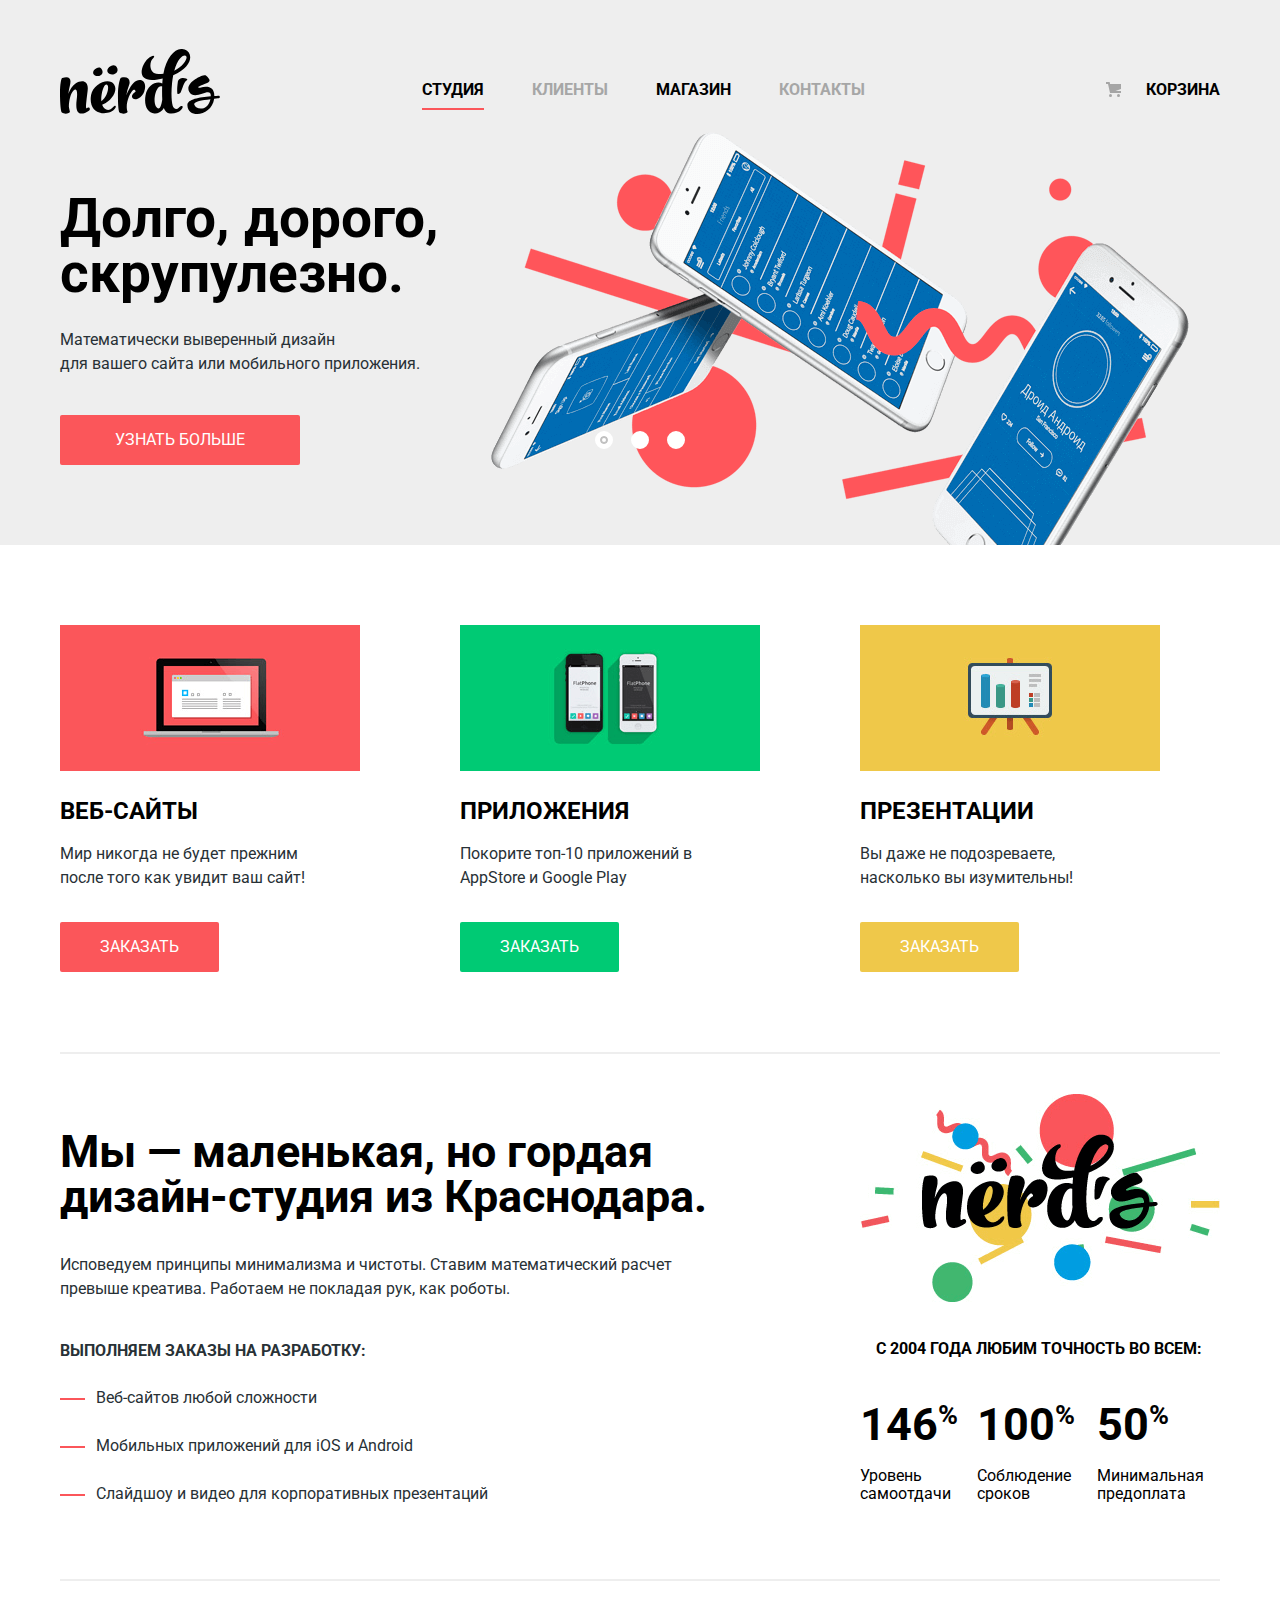
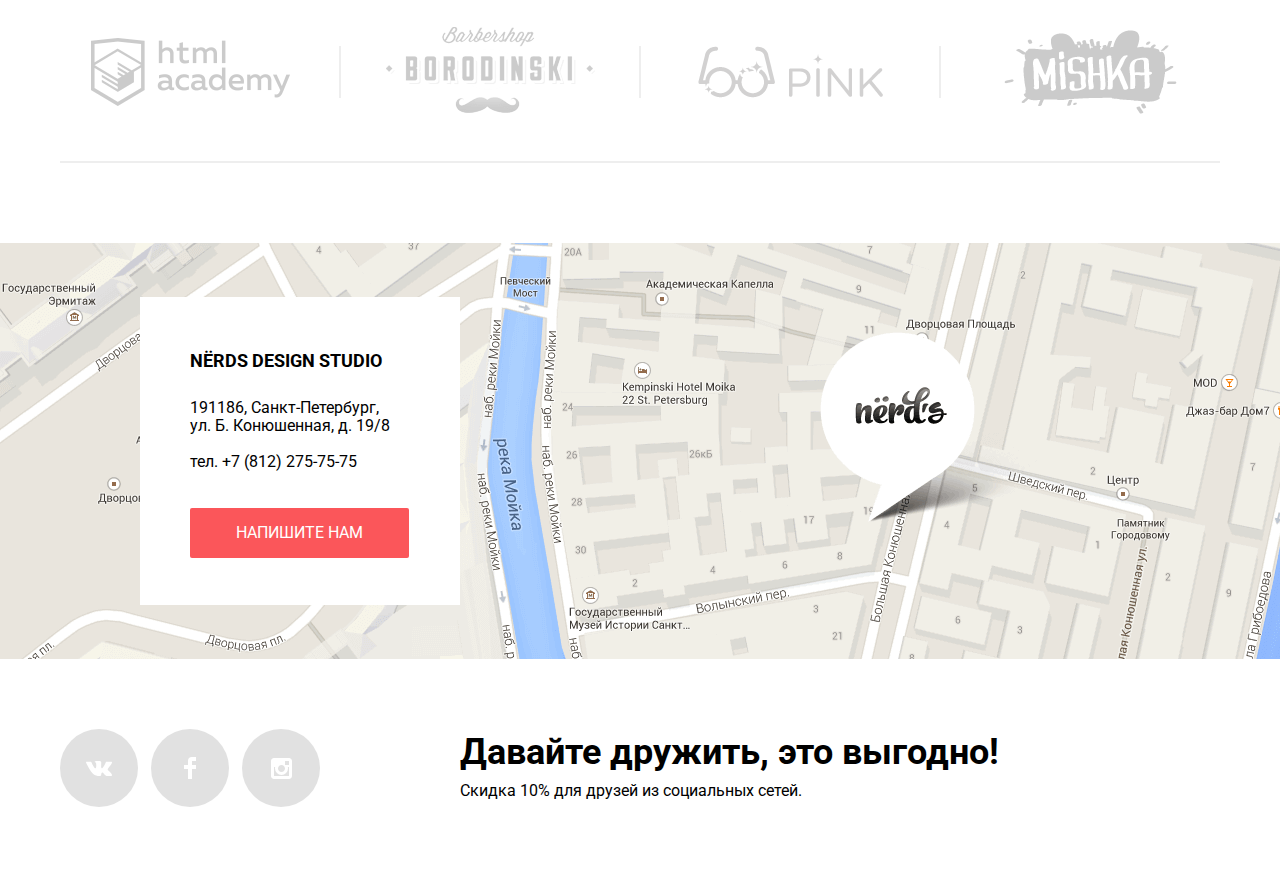
==== index.html @ 998a1010 "заканчивает главную кроме модалки" ====
<!DOCTYPE html>
<html lang="ru">

<head>
    <meta charset="utf-8" />
    <title>Nerds</title>
    <link href="https://fonts.googleapis.com/css?family=Roboto:400,700&amp;subset=cyrillic" rel="stylesheet">
    <link rel="stylesheet" type="text/css" media="screen" href="css/normalize.css" />
    <link rel="stylesheet" type="text/css" media="screen" href="css/style.css" />
</head>

<body>
    <header class="main-header">
        <div class="container">
            <!-- Меню навигации по сайту -->
            <nav class="main-navigation">
                <a class="main-header-logo">
                    <img src="img/logo-nerds.svg" width="160" height="65" alt="Логотип Nerds">
                </a>

                <ul class="site-navigation">
                    <li class="site-navigation-current"><a href="#">Студия</a></li>
                    <li><a>Клиенты</a></li>
                    <li><a href="catalog.html">Магазин</a></li>
                    <li><a>Контакты</a></li>
                </ul>

                <ul class="user-navigation">
                    <li><a class="cart" href="">Корзина</a></li>
                </ul>
            </nav>

            <!-- Слайдер -->
            <section class="slider">
                <h2 class="visually-hidden">Слайдер</h2>
                <ul class="slider-list">
                    <li class="slider-item">
                        <div class="slider-item-content">
                            <b>Долго, дорого, скрупулезно.</b>
                            <p>Математически выверенный дизайн<br> для вашего сайта или мобильного приложения.</p>
                            <a class="button" href="#">Узнать больше</a>
                        </div>
                    </li>
                    <li class="slider-item visually-hidden">
                        <div class="slider-item-content">
                            <b>Любим математику как никто другой</b>
                            <p>Никакого креатива, только математические формулы для расчета идеальных пропорций.</p>
                            <a class="button" href="#">Узнать больше</a>
                        </div>
                    </li>
                    <li class="slider-item visually-hidden">
                        <div class="slider-item-content">
                            <b>Только ночь,<br> только хардкор</b>
                            <p>Работать днем, как все? Мы против этого.<br> Ближе к полуночи работа только начинается.</p>
                            <a class="button" href="#">Узнать больше</a>
                        </div>
                    </li>
                </ul>

                <div class="toggles">
                    <button class="toggles-item toggles-item-active" type="button"><span class="visually-hidden">Слайд 1</span></button>
                    <button class="toggles-item" type="button"><span class="visually-hidden">Слайд 2</span></button>
                    <button class="toggles-item" type="button"><span class="visually-hidden">Слайд 3</span></button>
                </div>
            </section>
            <!-- Конец слайдера -->
        </div>
    </header>

    <main class="container">
        <h1 class="visually-hidden">Дизайн-студия Nerds</h1>

        <!-- Раздел с услугами -->
        <section class="services">
            <h2 class="visually-hidden">Наши услуги</h2>
            <ul class="services-list">
                <li class="services-item">
                    <h3>Веб-сайты</h3>
                    <p>Мир никогда не будет прежним после того как увидит ваш сайт!</p>
                    <a class="button" href="#">Заказать</a>
                </li>
                <li class="services-item">
                    <h3>Приложения</h3>
                    <p>Покорите топ-10 приложений в AppStore и Google Play</p>
                    <a class="button" href="#">Заказать</a>
                </li>
                <li class="services-item">
                    <h3>Презентации</h3>
                    <p>Вы даже не подозреваете, насколько вы изумительны!</p>
                    <a class="button" href="#">Заказать</a>
                </li>
            </ul>
        </section>

        <!-- О нас -->
        <div class="index-columns">
            <section class="info">
                <h2 class="visually-hidden">Информация о нас</h2>
                <b>Мы — маленькая, но гордая дизайн-студия из Краснодара. </b>
                <p>Исповедуем принципы минимализма и чистоты. Ставим математический расчет превыше креатива. Работаем не покладая рук, как роботы.</p>
                <!-- div объединяет абзац и список. Нужен ли? Надо подумать -->
                <div class="info-services">
                    <p>Выполняем заказы на разработку:</p>
                    <ul class="info-services-list">
                        <li class="info-services-item">Веб-сайтов любой сложности</li>
                        <li class="info-services-item">Мобильных приложений для iOS и Android</li>
                        <li class="info-services-item">Слайдшоу и видео для корпоративных презентаций</li>
                    </ul>
                </div>
            </section>

            <!-- Таблица с преимуществами -->
            <!-- Имена классов не очень. Подумать, может стоит поменять?-->
            <section class="features">
                <h2 class="visually-hidden">Преимущества</h2>
                <table class="features-table">
                    <caption class="features-table-headline">С 2004 года Любим точность во всем:</caption>
                    <tr class="features-table-row">
                        <td class="features-table-data">
                            146<span class="features-table-percent">%</span>
                        </td>
                        <td class="features-table-data">
                            100<span class="features-table-percent">%</span>
                        </td>
                        <td class="features-table-data">
                            50<span class="features-table-percent">%</span>
                        </td>
                    </tr>
                    <tr class="features-table-row">
                        <th class="features-table-header">Уровень самоотдачи</th>
                        <th class="features-table-header">Соблюдение сроков</th>
                        <th class="features-table-header">Минимальная предоплата</th>
                    </tr>
                </table>
            </section>
        </div>

        <!-- Партнеры -->
        <section class="partners">
            <h2 class="visually-hidden">Наши партнеры</h2>
            <ul class="partners-list">
                <li class="partners-item">
                    <a href="https://htmlacademy.ru/intensive/htmlcss"><img src="img/img-partners-1.png" width="199" height="68" alt="Htmlacademy"></a>
                </li>
                <li class="partners-item">
                    <a href="#"><img src="img/img-partners-2.png" width="209" height="90" alt="Барбершоп Бородинский"></a>
                </li>
                <li class="partners-item">
                    <a href="#"><img src="img/img-partners-3.png" width="185" height="52" alt="Приложение Pink"></a>
                </li>
                <li class="partners-item">
                    <a href="#"><img src="img/img-partners-4.png" width="173" height="84" alt="Мишка"></a>
                </li>
            </ul>
        </section>

    </main>

    <footer class="main-footer">

        <!-- Контакты и карта -->
        <section class="contacts">
            <h2 class="visually-hidden">Контакты</h2>
            <div class="contacts-wrapper">
                <img src="img/map.png" width="1440" height="416" alt="Санкт-Петербург, ул. Б. Конюшенная, д. 19/8">
                <div class="contacts-content">
                    <b>Nёrds design studio</b>
                    <p>191186, Санкт-Петербург,<br> ул. Б. Конюшенная, д. 19/8</p>
                    <p>тел. +7 (812) 275-75-75</p>
                    <a class="button" href="#">Напишите нам</a>
                </div>
            </div>
        </section>

        <section class="footer">
            <h2 class="visually-hidden">Социальные сети</h2>
            <ul class="footer-social">
                <li>
                    <a class="social-button social-button--vk" href="#"><span class="visually-hidden">Вконтакте</span></a>
                </li>
                <li>
                    <a class="social-button social-button--fb" href="#"><span class="visually-hidden">Фейсбук</span></a>
                </li>
                <li>
                    <a class="social-button social-button--insta" href="#"><span class="visually-hidden">Инстаграмм</span></a>
                </li>
            </ul>
            <div class="footer-wrapper">
                <b>Давайте дружить, это выгодно!</b>
                <p>Скидка 10% для друзей из социальных сетей.</p>
            </div>
        </section>

    </footer>

    <!-- Скрытые окна -->
    <section class="modal modal-feedback visually-hidden">
        <h2>Напишите нам</h2>
        <button class="modal-close" type="button">x</button>
        <!-- Форма -->
        <form class="feedback-form" action="#" method="POST">
            <p>
                <label for="username">Ваше имя:</label>
                <input type="text" id="username" name="name" placeholder="Имя Фамилия">
            </p>
            <p>
                <label for="useremail">Ваш e-mail:</label>
                <input type="email" id="useremail" name="email" placeholder="email@example.com">
            </p>
            <p>
                <label for="usermessage">Текст письма:</label>
                <textarea name="message" id="usermessage" cols="30" rows="4" placeholder="В свободной форме"></textarea>
            </p>
            <button class="button" type="submit">Отправить</button>
        </form>
    </section>

</body>

</html>
---- css/style.css ----
body {
    margin: 0;
    padding: 0;
    font-family: Roboto, Arial, sans-serif;
    font-size: 16px;
    line-height: 24px;
    color: #000000;
    background-color: #ffffff;
}

a {
    text-decoration: none;
}

img {
    max-width: 100%;
    height: auto;
}

.visually-hidden:not(:focus):not(:active),
input[type="checkbox"].visually-hidden,
input[type="radio"].visually-hidden {
    position: absolute;
    width: 1px;
    height: 1px;
    margin: -1px;
    border: 0;
    padding: 0;
    white-space: nowrap;
    clip-path: inset(100%);
    clip: rect(0 0 0 0);
    overflow: hidden;
}


/*тут еще надо крепко подумать, т.к. конопок-нессылок у меня нет*/

.button {
    font: inherit;
    text-align: center;
    vertical-align: middle;
    font-size: 16px;
    line-height: 30px;
    text-transform: uppercase;
    color: #ffffff;
}

.site-navigation,
.user-navigation,
.slider-list,
.services-list,
.info-info-services-list,
.partners-list {
    list-style: none;
}


/* хедер */

.main-header {
    background-color: #eeeeee;
}

.main-navigation {
    display: flex;
    padding-top: 49px;
    justify-content: space-between;
    line-height: 30px;
    text-transform: uppercase;
    font-weight: bold;
}

.main-header-logo {
    width: 160px;
    height: 65px;
}

.main-header-logo:hover,
.main-header-logo:focus {
    opacity: 0.8;
}

.main-header-logo:active {
    opacity: 0.3;
}

.site-navigation,
.user-navigation {
    margin: 0;
    padding: 0;
}

.site-navigation {
    display: flex;
    flex-wrap: wrap;
    justify-content: center;
    width: 600px;
}

.user-navigation {
    display: flex;
    flex-wrap: wrap;
    max-width: 200px;
}

.site-navigation li {
    margin-left: 24px;
    margin-right: 24px;
    padding: 26px 0;
}

.site-navigation a {
    color: #000000;
}

.site-navigation a:not([href]) {
    color: #a6a6a6;
}

.site-navigation-current {
    position: relative;
}

.site-navigation-current::after {
    content: "";
    position: absolute;
    height: 2px;
    width: 100%;
    bottom: 21px;
    left: 0;
    background-color: #fb565a;
}

.user-navigation .cart {
    display: block;
    padding: 26px 0;
    color: #000000;
    padding-left: 80px;
    position: relative;
}

.user-navigation .cart::before {
    content: "";
    width: 15px;
    height: 15px;
    position: absolute;
    background-image: url(../img/icon-cart.svg);
    top: 33px;
    left: 40px;
    opacity: 0.3;
}

.site-navigation a[href]:hover,
.site-navigation a[href]:focus,
.user-navigation a[href]:hover,
.user-navigation a[href]:focus {
    color: #fb565a;
}

.site-navigation a:active,
.user-navigation a:active {
    color: #000000;
    opacity: 0.3;
}

.container {
    width: 1160px;
    margin: 0 auto;
    padding: 0 20px;
}


/* стилизация слайдера */

.slider {
    position: relative;
    background-color: #eeeeee;
    margin-bottom: 80px;
}

.slider-list {
    display: flex;
    position: relative;
    margin: 0;
    padding: 0;
}

.slider-item b {
    display: block;
    font-size: 55px;
    line-height: 55px;
    margin-bottom: 27px;
}

.slider-item p {
    color: #283136;
    margin: 0;
    margin-bottom: 39px;
    margin-right: 180px;
}

.slider-item a {
    display: inline-block;
    background-color: #fb565a;
    padding: 10px 55px;
    border-radius: 2px;
}

.slider-item-content a:hover {
    background-color: #e74246;
}

.slider-item-content a:active {
    background-color: #d7373b;
    box-shadow: inset 0 3px 0 0 rgba(0, 0, 0, 0.1);
}

.slider-item-content {
    width: 560px;
    margin-bottom: 80px;
    padding-top: 60px;
}

.toggles {
    position: absolute;
    bottom: 94px;
    right: 50%;
    margin-right: -45px;
}

.toggles-item {
    padding: 0;
    margin: 0;
    margin-right: 14px;
    width: 18px;
    height: 18px;
    border-radius: 50%;
    border: 5px solid #ffffff;
    background-color: #ffffff;
    cursor: pointer;
}

.toggles-item:last-child {
    margin-right: 0;
}

.toggles-item-active {
    box-shadow: inset 0 0 0 2px #c1c1c1;
}

.slider-item:nth-child(1)::after {
    content: "";
    position: absolute;
    bottom: 0;
    right: 31px;
    background-image: url(../img/img-slider-1.png);
    width: 698px;
    height: 413px;
}

.slider-item:nth-child(2)::after {
    content: "";
    position: absolute;
    bottom: 0;
    right: 0;
    background-image: url(../img/img-slider-2.png);
    width: 663px;
    height: 430px;
}

.slider-item:nth-child(3)::after {
    content: "";
    position: absolute;
    bottom: 0;
    right: 0;
    background-image: url(../img/img-slider-3.png);
    width: 759px;
    height: 411px;
}


/* стилизация раздела услуг */

.services {
    margin-bottom: 40px;
    border-bottom: 2px solid #eeeeee;
}

.services-list {
    width: 1100px;
    padding: 0;
    margin: 0;
    display: flex;
    flex-wrap: wrap;
    justify-content: space-between;
}

.services-list h3 {
    padding: 0;
    margin: 0;
    margin-top: 25px;
    margin-bottom: 16px;
    font-size: 24px;
    line-height: 30px;
    text-transform: uppercase;
}

.services-item {
    width: 300px;
}

.services-item b {
    padding: 0;
    margin: 0;
}

.services-item p {
    padding: 0;
    margin: 0;
    margin-right: 40px;
    margin-bottom: 32px;
    color: #283136;
}

.services-item a {
    display: block;
    width: min-content;
    padding: 10px 40px;
    border-radius: 2px;
    margin-bottom: 80px;
}

.services-item:nth-child(1) a {
    background-color: #fb565a;
}

.services-item:nth-child(1) a:hover {
    background-color: #e74246;
}

.services-item:nth-child(1) a:active {
    background-color: #d7373b;
    box-shadow: inset 0 3px 0 0 rgba(0, 0, 0, 0.1);
}

.services-item:nth-child(2) a {
    background-color: #00ca74;
}

.services-item:nth-child(2) a:hover {
    background-color: #00bc6c;
}

.services-item:nth-child(2) a:active {
    background-color: #00aa62;
    box-shadow: inset 0 3px 0 0 rgba(0, 0, 0, 0.1);
}

.services-item:nth-child(3) a {
    background-color: #efc84a;
}

.services-item:nth-child(3) a:hover {
    background-color: #eab534;
}

.services-item:nth-child(3) a:active {
    background-color: #e5a722;
    box-shadow: inset 0 3px 0 0 rgba(0, 0, 0, 0.1);
}

.services-item::before {
    content: "";
    display: block;
    width: 300px;
    height: 146px;
}

.services-item:nth-child(1)::before {
    background-image: url(../img/img-services-1.png);
}

.services-item:nth-child(2)::before {
    background-image: url(../img/img-services-2.png);
}

.services-item:nth-child(3)::before {
    background-image: url(../img/img-services-3.png);
}


/* о нас и таблица преимуществ */

.index-columns {
    display: flex;
    border-bottom: 2px solid #eeeeee;
    justify-content: space-between;
}

.info {
    width: 660px;
}

.info b {
    display: block;
    margin-top: 35px;
    margin-bottom: 34px;
    font-size: 45px;
    line-height: 45px;
}

.info p {
    margin: 0;
    padding: 0;
    margin-bottom: 38px;
    color: #283136;
}

.info-services {
    margin-bottom: 73px;
}

.info-services p {
    text-transform: uppercase;
    font-weight: bold;
    margin-bottom: 23px;
}

.info-services-list {
    list-style: none;
    margin: 0;
    padding: 0;
}

.info-services-item {
    position: relative;
    margin-bottom: 24px;
    padding-left: 36px;
    color: #283136;
}

.info-services-item::before {
    content: "";
    position: absolute;
    height: 2px;
    width: 25px;
    top: 50%;
    left: 0;
    background-color: #fb565a;
}


/* таблица преимуществ */

.features {
    width: 360px;
    margin-left: auto;
}

.features::before {
    content: "";
    display: block;
    width: 360px;
    height: 208px;
    background-image: url(../img/logo-mein-nerds.png);
}

.features-table {
    border-collapse: collapse;
    margin-top: 35px;
}

.features-table-headline {
    text-transform: uppercase;
    font-weight: bold;
    margin-bottom: 32px;
    text-align: left;
    padding-left: 16px;
}

.features-table-data {
    font-size: 45px;
    font-weight: bold;
    line-height: 45px;
    text-align: left;
    padding: 0;
}

.features-table-percent {
    font-size: 27px;
    vertical-align: super;
}

.features-table-header {
    line-height: 18px;
    text-align: left;
    font-weight: normal;
    padding: 0;
    padding-top: 20px;
    padding-right: 26px;
    width: 100%;
}


/* партнеры */

.partners {
    border-bottom: 2px solid #eeeeee;
    margin-bottom: 80px;
}

.partners-list {
    display: flex;
    justify-content: space-between;
    flex-wrap: wrap;
    align-items: center;
    padding: 0;
    margin-top: 46px;
    margin-bottom: 44px;
}

.partners-item {
    position: relative;
}

.partners-item:not(:last-child)::after {
    content: "";
    position: absolute;
    width: 2px;
    height: 52px;
    background-color: #eeeeee;
    top: 50%;
    right: -21px;
    transform: translateY(-50%);
}

.partners-item a {
    display: flex;
    width: 260px;
    justify-content: center;
    opacity: 0.2;
}

.partners-item a:hover {
    opacity: 1;
}

.partners-item a:active {
    opacity: 0.1;
}


/* подвал: карта + контакты*/

.contacts {
    min-width: 1440px;
    margin-bottom: 70px;
    height: 416px;
}

.contacts-wrapper {
    position: relative;
    width: 1440px;
    margin: 0 auto;
}

.contacts-content {
    box-sizing: border-box;
    position: absolute;
    top: 54px;
    left: 140px;
    width: 320px;
    background-color: #ffffff;
    padding-left: 50px;
    padding-right: 51px;
    padding-top: 49px;
    padding-bottom: 47px;
}

.contacts-content b {
    display: block;
    text-transform: uppercase;
    font-size: 18px;
    line-height: 30px;
    margin-bottom: 23px;
}

.contacts-content p {
    line-height: 18px;
    margin: 0;
    margin-bottom: 18px;
}

.contacts-content a {
    display: block;
    background-color: #fb565a;
    padding: 10px 44px;
    margin-top: 37px;
    border-radius: 2px;
}

.contacts-content a:hover {
    background-color: #e74246;
}

.contacts-content a:active {
    background-color: #d7373b;
    box-shadow: inset 0 3px 0 0 rgba(0, 0, 0, 0.1);
}


/* подвал*/

.footer {
    box-sizing: border-box;
    display: flex;
    width: 1200px;
    padding: 0 20px;
    margin: 0 auto;
    margin-bottom: 70px;
}

.footer-social {
    list-style: none;
    display: flex;
    flex-wrap: wrap;
    justify-content: space-between;
    width: 260px;
    padding: 0;
    margin: 0;
    margin-right: 140px;
}

.social-button {
    display: block;
    width: 78px;
    height: 78px;
    margin-bottom: 12px;
    border-radius: 50%;
    background-color: #e1e1e1;
}

.social-button:hover {
    background-color: #e74246;
}

.social-button:active {
    background-color: #d7373b;
    box-shadow: inset 0 3px 0 0 rgba(0, 0, 0, 0.1)
}

.social-button--vk {
    background-image: url(../img/icon-vk.svg);
    background-repeat: no-repeat;
    background-position: center;
}

.social-button--fb {
    background-image: url(../img/icon-fb.svg);
    background-repeat: no-repeat;
    background-position: center;
}

.social-button--insta {
    background-image: url(../img/icon-insta.svg);
    background-repeat: no-repeat;
    background-position: center;
}

.footer-wrapper {
    padding-top: 5px;
}

.footer-wrapper b {
    font-size: 36px;
    line-height: 36px;
}

.footer-wrapper p {
    margin: 0;
    margin-top: 9px;
    line-height: 22px;
}
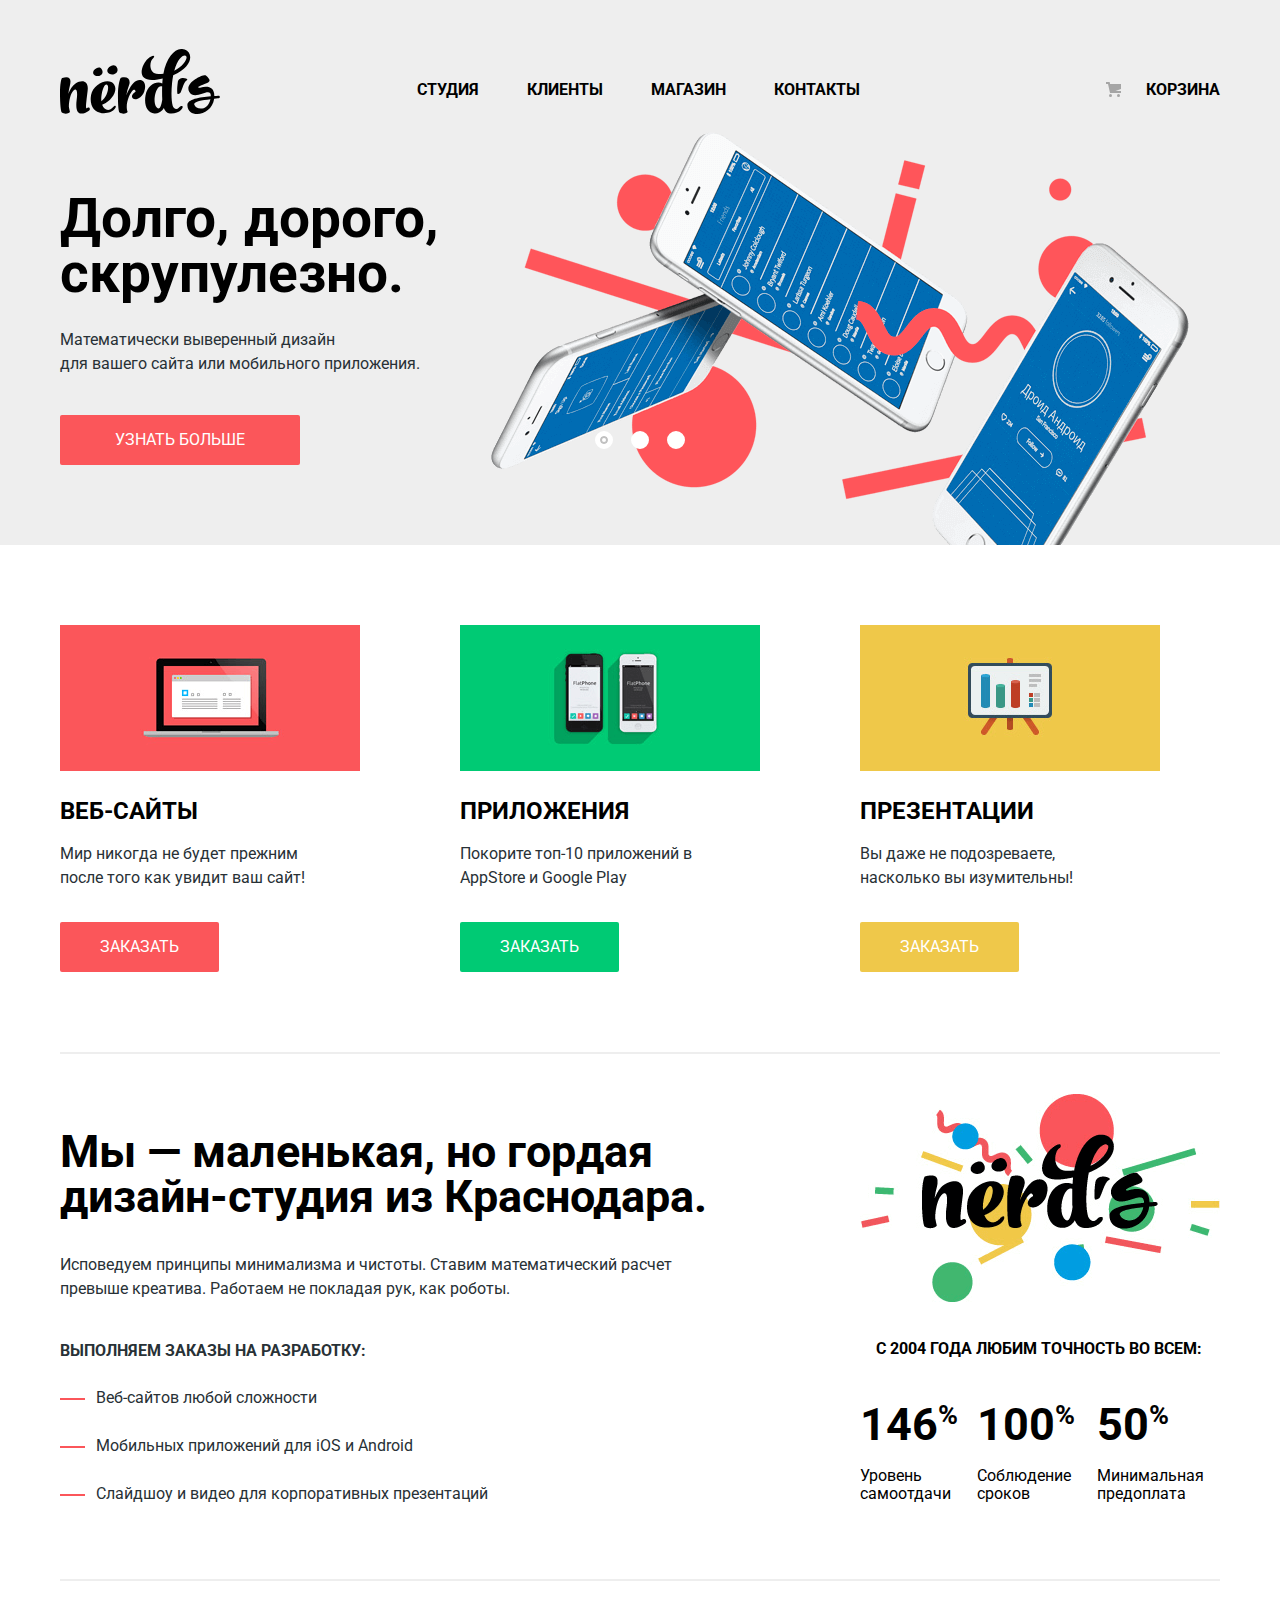
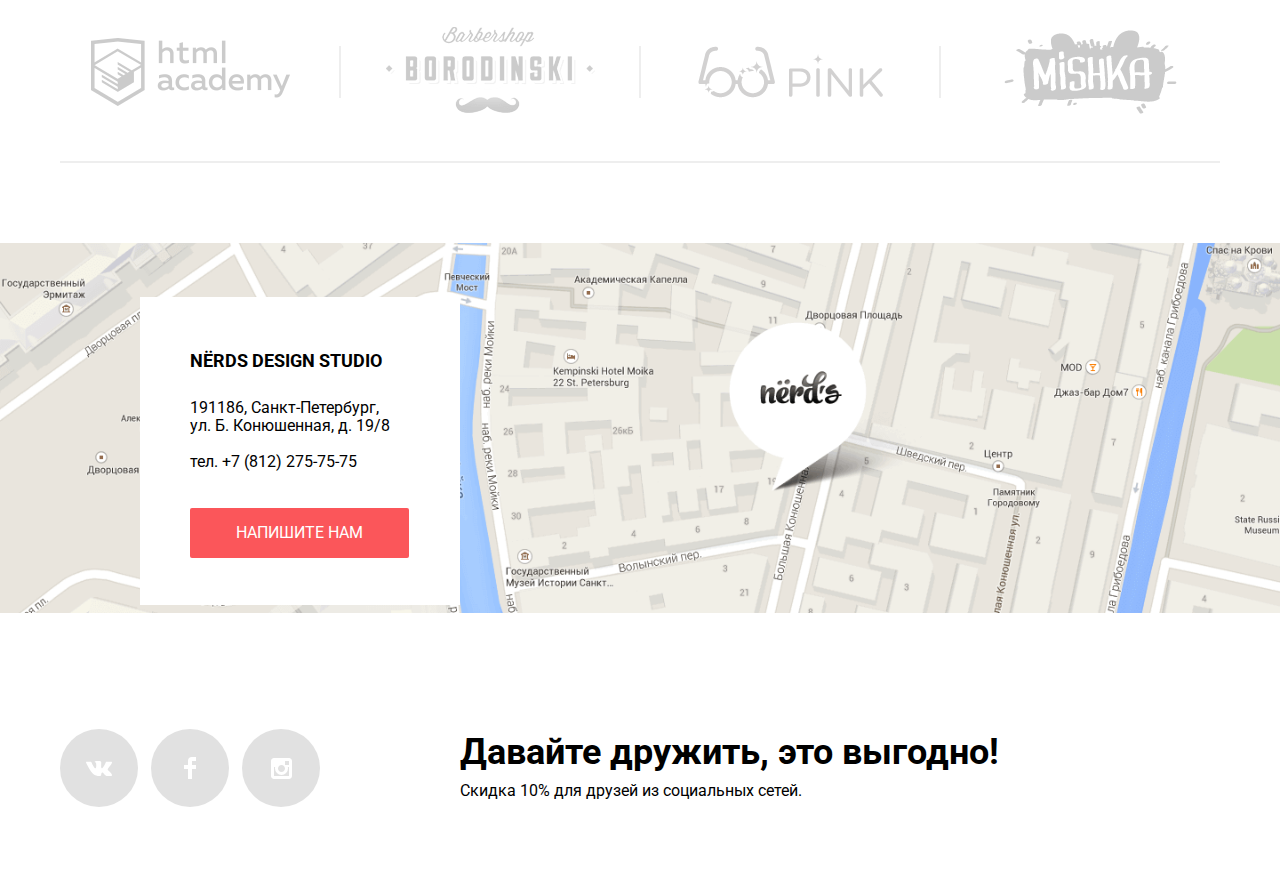
==== commit 3eba8b8f: "правит после первой проверки" ====
--- a/index.html
+++ b/index.html
@@ -6,7 +6,7 @@
     <title>Nerds</title>
     <link href="https://fonts.googleapis.com/css?family=Roboto:400,700&amp;subset=cyrillic" rel="stylesheet">
     <link rel="stylesheet" type="text/css" media="screen" href="css/normalize.css" />
-    <link rel="stylesheet" type="text/css" media="screen" href="css/style.css" />
+    <link rel="stylesheet" type="text/css" media="screen" href="css/style.min.css" />
 </head>
 
 <body>
@@ -19,15 +19,15 @@
                 </a>
 
                 <ul class="site-navigation">
-                    <li class="site-navigation-current"><a href="#">Студия</a></li>
-                    <li><a>Клиенты</a></li>
+                    <li><a href="#">Студия</a></li>
+                    <li><a href="#">Клиенты</a></li>
                     <li><a href="catalog.html">Магазин</a></li>
-                    <li><a>Контакты</a></li>
+                    <li><a href="#">Контакты</a></li>
                 </ul>
 
-                <ul class="user-navigation">
-                    <li><a class="cart" href="">Корзина</a></li>
-                </ul>
+                <div class="user-navigation">
+                    <a class="cart" href="#">Корзина</a>
+                </div>
             </nav>
 
             <!-- Слайдер -->
@@ -41,14 +41,14 @@
                             <a class="button" href="#">Узнать больше</a>
                         </div>
                     </li>
-                    <li class="slider-item visually-hidden">
+                    <li class="slider-item">
                         <div class="slider-item-content">
                             <b>Любим математику как никто другой</b>
                             <p>Никакого креатива, только математические формулы для расчета идеальных пропорций.</p>
                             <a class="button" href="#">Узнать больше</a>
                         </div>
                     </li>
-                    <li class="slider-item visually-hidden">
+                    <li class="slider-item">
                         <div class="slider-item-content">
                             <b>Только ночь,<br> только хардкор</b>
                             <p>Работать днем, как все? Мы против этого.<br> Ближе к полуночи работа только начинается.</p>
@@ -74,17 +74,17 @@
         <section class="services">
             <h2 class="visually-hidden">Наши услуги</h2>
             <ul class="services-list">
-                <li class="services-item">
+                <li class="services-item services-item--red">
                     <h3>Веб-сайты</h3>
                     <p>Мир никогда не будет прежним после того как увидит ваш сайт!</p>
                     <a class="button" href="#">Заказать</a>
                 </li>
-                <li class="services-item">
+                <li class="services-item services-item--green">
                     <h3>Приложения</h3>
                     <p>Покорите топ-10 приложений в AppStore и Google Play</p>
                     <a class="button" href="#">Заказать</a>
                 </li>
-                <li class="services-item">
+                <li class="services-item services-item--yellow">
                     <h3>Презентации</h3>
                     <p>Вы даже не подозреваете, насколько вы изумительны!</p>
                     <a class="button" href="#">Заказать</a>
@@ -98,7 +98,6 @@
                 <h2 class="visually-hidden">Информация о нас</h2>
                 <b>Мы — маленькая, но гордая дизайн-студия из Краснодара. </b>
                 <p>Исповедуем принципы минимализма и чистоты. Ставим математический расчет превыше креатива. Работаем не покладая рук, как роботы.</p>
-                <!-- div объединяет абзац и список. Нужен ли? Надо подумать -->
                 <div class="info-services">
                     <p>Выполняем заказы на разработку:</p>
                     <ul class="info-services-list">
@@ -110,7 +109,6 @@
             </section>
 
             <!-- Таблица с преимуществами -->
-            <!-- Имена классов не очень. Подумать, может стоит поменять?-->
             <section class="features">
                 <h2 class="visually-hidden">Преимущества</h2>
                 <table class="features-table">
@@ -161,13 +159,16 @@
         <!-- Контакты и карта -->
         <section class="contacts">
             <h2 class="visually-hidden">Контакты</h2>
+            <div class="map-iframe" id="map"></div>
+            <!-- <iframe class="map-iframe" src="https://www.google.com/maps/embed?pb=!1m18!1m12!1m3!1d1998.6036253003151!2d30.32085871621117!3d59.9387191690541!2m3!1f0!2f0!3f0!3m2!1i1024!2i768!4f13.1!3m3!1m2!1s0x4696310fca145cc1%3A0x42b32648d8238007!2z0JHQvtC70YzRiNCw0Y8g0JrQvtC90Y7RiNC10L3QvdCw0Y8g0YPQuy4sIDE5LzgsINCh0LDQvdC60YIt0J_QtdGC0LXRgNCx0YPRgNCzLCAxOTExODY!5e0!3m2!1sru!2sru!4v1551638607888"
+                width="100%" height="416" frameborder="0" style="border:0" allowfullscreen></iframe> -->
             <div class="contacts-wrapper">
                 <img src="img/map.png" width="1440" height="416" alt="Санкт-Петербург, ул. Б. Конюшенная, д. 19/8">
                 <div class="contacts-content">
                     <b>Nёrds design studio</b>
-                    <p>191186, Санкт-Петербург,<br> ул. Б. Конюшенная, д. 19/8</p>
-                    <p>тел. +7 (812) 275-75-75</p>
-                    <a class="button" href="#">Напишите нам</a>
+                    <p>191186, Санкт-Петербург, ул. Б. Конюшенная, д. 19/8</p>
+                    <p x-ms-format-detection="none">тел. +7 <span>(812) 275</span>-75-75</p>
+                    <a class="button writeus-link" href="#">Напишите нам</a>
                 </div>
             </div>
         </section>
@@ -194,27 +195,29 @@
     </footer>
 
     <!-- Скрытые окна -->
-    <section class="modal modal-feedback visually-hidden">
+    <section class="modal-feedback">
         <h2>Напишите нам</h2>
-        <button class="modal-close" type="button">x</button>
         <!-- Форма -->
         <form class="feedback-form" action="#" method="POST">
-            <p>
+            <p class="feedback-item">
                 <label for="username">Ваше имя:</label>
-                <input type="text" id="username" name="name" placeholder="Имя Фамилия">
+                <input type="text" id="username" name="username" placeholder="Имя Фамилия">
             </p>
-            <p>
+            <p class="feedback-item">
                 <label for="useremail">Ваш e-mail:</label>
                 <input type="email" id="useremail" name="email" placeholder="email@example.com">
             </p>
-            <p>
+            <p class="feedback-item-textarea">
                 <label for="usermessage">Текст письма:</label>
-                <textarea name="message" id="usermessage" cols="30" rows="4" placeholder="В свободной форме"></textarea>
+                <textarea name="usermessage" id="usermessage" cols="30" rows="5" placeholder="В свободной форме"></textarea>
             </p>
-            <button class="button" type="submit">Отправить</button>
+            <button class="button feedback-form-button" type="submit">Отправить</button>
         </form>
+        <button class="modal-close" type="button">x</button>
     </section>
 
+    <script src="http://api-maps.yandex.ru/2.1/?lang=ru_RU" type="text/javascript"></script>
+    <script src="js/script.min.js"></script>
 </body>
 
 </html>--- a/css/style.min.css
+++ b/css/style.min.css
@@ -0,0 +1 @@
+body{margin:0;padding:0;font-family:Roboto,Arial,sans-serif;font-size:16px;line-height:24px;color:#000;background-color:#fff}a{text-decoration:none}img{max-width:100%;height:auto}.visually-hidden:not(:focus):not(:active),input[type="checkbox"].visually-hidden,input[type="radio"].visually-hidden{position:absolute;width:1px;height:1px;margin:-1px;border:0;padding:0;white-space:nowrap;-webkit-clip-path:inset(100%);clip-path:inset(100%);clip:rect(0 0 0 0);overflow:hidden}.button{font:inherit;text-align:center;vertical-align:middle;font-size:16px;line-height:30px;text-transform:uppercase;color:#fff;background-color:#fb565a;border-radius:2px;border:none;display:inline-block;padding:10px 40px}.site-navigation,.user-navigation,.slider-list,.services-list,.info-info-services-list,.partners-list{list-style:none}.main-header{background-color:#eee}.main-navigation{display:-webkit-box;display:-ms-flexbox;display:flex;padding-top:49px;-webkit-box-pack:justify;-ms-flex-pack:justify;justify-content:center;line-height:30px;text-transform:uppercase;font-weight:700}.main-header-logo{width:160px;height:65px;margin-right:auto}.main-header-logo[href]:hover,.main-header-logo[href]:focus{opacity:.8}.main-header-logo[href]:active{opacity:.3}.site-navigation,.user-navigation{margin:0;padding:0}.site-navigation{display:-webkit-box;display:-ms-flexbox;display:flex;-ms-flex-wrap:wrap;flex-wrap:wrap;width:500px}.user-navigation{display:-webkit-box;display:-ms-flexbox;display:flex;-ms-flex-wrap:wrap;flex-wrap:wrap;max-width:200px;margin-left:auto}.site-navigation li{margin-left:24px;margin-right:24px;padding:26px 0}.site-navigation a{color:#000}.site-navigation-current{position:relative}.site-navigation-current::after{content:"";position:absolute;height:2px;width:100%;bottom:21px;left:0;background-color:#fb565a}.user-navigation .cart{display:block;padding:26px 0;color:#000;padding-left:80px;position:relative}.user-navigation .cart::before{content:"";width:15px;height:15px;position:absolute;background-image:url(../img/icon-cart.svg);top:33px;left:40px;opacity:.3}.site-navigation a:hover,.site-navigation a:focus,.user-navigation a:hover,.user-navigation a:focus{color:#fb565a}.site-navigation a:active,.user-navigation a:active{color:#000;opacity:.3}.container{width:1160px;margin:0 auto;padding:0 20px}.slider{position:relative;background-color:#eee;margin-bottom:80px}.slider-list{display:-webkit-box;display:-ms-flexbox;display:flex;position:relative;margin:0;padding:0}.slider-item{display:none}.slider-item:nth-child(1){display:block}.slider-item b{display:block;font-size:55px;line-height:55px;margin-bottom:27px}.slider-item p{color:#283136;margin:0;margin-bottom:39px;margin-right:180px}.slider-item a{padding:10px 55px}.slider-item-content a:hover{background-color:#e74246}.slider-item-content a:active{background-color:#d7373b;-webkit-box-shadow:inset 0 3px 0 0 rgba(0,0,0,.1);box-shadow:inset 0 3px 0 0 rgba(0,0,0,.1);color:rgba(255,255,255,.3)}.slider-item-content{width:560px;margin-bottom:80px;padding-top:60px}.toggles{position:absolute;bottom:94px;right:50%;margin-right:-45px}.toggles-item{padding:0;margin:0;margin-right:14px;width:18px;height:18px;border-radius:50%;border:5px solid #fff;background-color:#fff;cursor:pointer}.toggles-item:last-child{margin-right:0}.toggles-item-active{-webkit-box-shadow:inset 0 0 0 2px #c1c1c1;box-shadow:inset 0 0 0 2px #c1c1c1}.slider-item:nth-child(1)::after{content:"";position:absolute;bottom:0;right:31px;background-image:url(../img/img-slider-1.png);width:698px;height:413px}.slider-item:nth-child(2)::after{content:"";position:absolute;bottom:0;right:0;background-image:url(../img/img-slider-2.png);width:663px;height:430px}.slider-item:nth-child(3)::after{content:"";position:absolute;bottom:0;right:0;background-image:url(../img/img-slider-3.png);width:759px;height:411px}.services{margin-bottom:40px;border-bottom:2px solid #eee}.services-list{width:1100px;padding:0;margin:0;margin-bottom:80px;display:-webkit-box;display:-ms-flexbox;display:flex;-ms-flex-wrap:wrap;flex-wrap:wrap;-webkit-box-pack:justify;-ms-flex-pack:justify;justify-content:space-between}.services-list h3{padding:0;margin:0;margin-top:25px;margin-bottom:16px;font-size:24px;line-height:30px;text-transform:uppercase}.services-item{width:300px}.services-item b{padding:0;margin:0}.services-item p{padding:0;margin:0;margin-right:40px;margin-bottom:32px;color:#283136}.services-item--red a{background-color:#fb565a}.services-item--red a:hover{background-color:#e74246}.services-item--red a:active{background-color:#d7373b;-webkit-box-shadow:inset 0 3px 0 0 rgba(0,0,0,.1);box-shadow:inset 0 3px 0 0 rgba(0,0,0,.1);color:rgba(255,255,255,.3)}.services-item--green a{background-color:#00ca74}.services-item--green a:hover{background-color:#00bc6c}.services-item--green a:active{background-color:#00aa62;-webkit-box-shadow:inset 0 3px 0 0 rgba(0,0,0,.1);box-shadow:inset 0 3px 0 0 rgba(0,0,0,.1);color:rgba(255,255,255,.3)}.services-item--yellow a{background-color:#efc84a}.services-item--yellow a:hover{background-color:#eab534}.services-item--yellow a:active{background-color:#e5a722;-webkit-box-shadow:inset 0 3px 0 0 rgba(0,0,0,.1);box-shadow:inset 0 3px 0 0 rgba(0,0,0,.1);color:rgba(255,255,255,.3)}.services-item::before{content:"";display:block;width:300px;height:146px}.services-item--red::before{background-color:#fb565a;background-image:url(../img/img-services-1.png)}.services-item--green::before{background-color:#00ca74;background-image:url(../img/img-services-2.png)}.services-item--yellow::before{background-color:#efc849;background-image:url(../img/img-services-3.png)}.index-columns{display:-webkit-box;display:-ms-flexbox;display:flex;border-bottom:2px solid #eee;-webkit-box-pack:justify;-ms-flex-pack:justify;justify-content:space-between}.info{width:660px}.info b{display:block;margin-top:35px;margin-bottom:34px;font-size:45px;line-height:45px}.info p{margin:0;padding:0;margin-bottom:38px;color:#283136}.info-services{margin-bottom:73px}.info-services p{text-transform:uppercase;font-weight:700;margin-bottom:23px}.info-services-list{list-style:none;margin:0;padding:0}.info-services-item{position:relative;margin-bottom:24px;padding-left:36px;color:#283136}.info-services-item::before{content:"";position:absolute;height:2px;width:25px;top:50%;left:0;background-color:#fb565a}.features{width:360px;margin-left:auto}.features::before{content:"";display:block;width:360px;height:208px;background-image:url(../img/logo-mein-nerds.png)}.features-table{border-collapse:collapse;margin-top:35px}.features-table-headline{text-transform:uppercase;font-weight:700;margin-bottom:32px;text-align:left;padding-left:16px}.features-table-data{font-size:45px;font-weight:700;line-height:45px;text-align:left;padding:0}.features-table-percent{font-size:27px;vertical-align:super}.features-table-header{line-height:18px;text-align:left;font-weight:400;padding:0;padding-top:20px;padding-right:26px;width:100%}.partners{border-bottom:2px solid #eee;margin-bottom:80px}.partners-list{display:-webkit-box;display:-ms-flexbox;display:flex;-ms-flex-wrap:wrap;flex-wrap:wrap;-webkit-box-align:center;-ms-flex-align:center;align-items:center;padding:0;margin-top:46px;margin-bottom:44px}.partners-item{margin-right:40px;position:relative}.partners-item:nth-child(4n){margin-right:0}.partners-item:not(:nth-child(4n))::after{content:"";position:absolute;width:2px;height:52px;background-color:#eee;top:50%;right:-21px;-webkit-transform:translateY(-50%);-ms-transform:translateY(-50%);transform:translateY(-50%)}.partners-item a{display:-webkit-box;display:-ms-flexbox;display:flex;width:260px;-webkit-box-pack:center;-ms-flex-pack:center;justify-content:center;opacity:.2}.partners-item a:hover{opacity:1}.partners-item a:active{opacity:.1}.contacts{min-width:1200px;margin-bottom:70px;height:416px}.contacts-wrapper{position:relative;max-width:1440px;margin:0 auto}.map-iframe{z-index:1;position:absolute;width:100%;height:416px}.contacts-content{-webkit-box-sizing:border-box;box-sizing:border-box;position:absolute;z-index:2;top:54px;left:140px;width:320px;background-color:#fff;padding-left:50px;padding-right:51px;padding-top:49px;padding-bottom:47px}.contacts-content b{display:block;text-transform:uppercase;font-size:18px;line-height:30px;margin-bottom:23px}.contacts-content p{line-height:18px;margin:0;margin-bottom:18px;padding-right:10px}.contacts-content a{display:block;padding:10px 44px;margin-top:37px}.contacts-content a:hover{background-color:#e74246}.contacts-content a:active{background-color:#d7373b;-webkit-box-shadow:inset 0 3px 0 0 rgba(0,0,0,.1);box-shadow:inset 0 3px 0 0 rgba(0,0,0,.1);color:rgba(255,255,255,.3)}.footer{-webkit-box-sizing:border-box;box-sizing:border-box;display:-webkit-box;display:-ms-flexbox;display:flex;width:1200px;padding:0 20px;margin:0 auto;margin-bottom:70px}.footer-social{list-style:none;display:-webkit-box;display:-ms-flexbox;display:flex;-ms-flex-wrap:wrap;flex-wrap:wrap;width:260px;padding:0;margin:0;margin-right:140px}.footer-social li:not(:nth-child(3n)){margin-right:13px}.social-button{display:block;width:78px;height:78px;margin-bottom:12px;border-radius:50%;background-color:#e1e1e1}.social-button:hover{background-color:#e74246}.social-button:active{background-color:#d7373b;-webkit-box-shadow:inset 0 3px 0 0 rgba(0,0,0,.1);box-shadow:inset 0 3px 0 0 rgba(0,0,0,.1)}.social-button--vk{background-image:url(../img/icon-vk.svg);background-repeat:no-repeat;background-position:center}.social-button--fb{background-image:url(../img/icon-fb.svg);background-repeat:no-repeat;background-position:center}.social-button--insta{background-image:url(../img/icon-insta.svg);background-repeat:no-repeat;background-position:center}.footer-wrapper{width:760px;padding-top:5px}.footer-wrapper b{font-size:36px;line-height:36px}.footer-wrapper p{margin:0;margin-top:9px;line-height:22px}.page-title{font-size:55px;line-height:55px;text-align:center;margin:0;padding:0;padding-top:61px;padding-bottom:108px}.catalog-wrapper{display:-webkit-box;display:-ms-flexbox;display:flex;-webkit-box-pack:justify;-ms-flex-pack:justify;justify-content:space-between;margin-top:55px}.catalog-filters{width:260px}.catalog-filters fieldset{border:none;margin:0;padding:0}.catalog-filters fieldset:nth-child(1){margin-bottom:53px}.catalog-filters fieldset:nth-child(2){margin-bottom:24px}.catalog-filters fieldset:nth-child(3){margin-bottom:31px}.catalog-filters legend{-webkit-box-sizing:content-box;box-sizing:content-box;font-size:18px;line-height:30px;text-transform:uppercase;font-weight:700}.range-controls{position:relative;-webkit-box-sizing:border-box;box-sizing:border-box;height:80px;margin-top:49px;margin-bottom:14px;padding-top:39px;padding-left:21px;padding-right:21px;background-color:#eee;border-radius:2px}.range-controls .scale{height:2px;background-color:#d7dcde}.scale .bar{margin-left:0;width:50%;height:2px;background-color:#00ca74}.range-controls .toggle{position:absolute;top:30px;left:0;width:4px;height:4px;border:8px solid #fff;border-radius:50%;background-color:#ababab;-webkit-box-shadow:0 2px 2px 0 rgba(0,0,0,.3);box-shadow:0 2px 2px 0 rgba(0,0,0,.3);cursor:pointer}.range-controls .toggle-min{left:11px}.range-controls .toggle-max{left:120px}.price-controls label{text-transform:uppercase;color:#283136}.price-controls input{-webkit-box-sizing:border-box;box-sizing:border-box;border:none;border-radius:2px;width:80px;background-color:#eee;padding:10px;margin-left:8px;text-align:center}.max-price{margin-left:28px}.filter ul{list-style:none;margin:0;margin-top:14px;padding:0}.filter-option{margin-bottom:16.5px;padding-left:37px}.filter-input:focus~label{opacity:1}.filter-option label{position:relative;display:block;cursor:pointer;opacity:.4}.filter-option label:hover{opacity:1}.filter-input-radio label::before{content:"";position:absolute;top:-1px;left:-36px;display:block;width:26px;height:25px;background-image:url(../img/radio-off.svg);background-repeat:no-repeat}.filter-input-radio:checked label::before{content:"";position:absolute;top:-1px;left:-36px;display:block;width:26px;height:25px;background-image:url(../img/radio-on.svg);background-repeat:no-repeat}.filter-input-checkbox label::before{content:"";position:absolute;top:0;left:-36px;display:block;width:26px;height:25px;background-image:url(../img/checkbox-off.svg);background-repeat:no-repeat}.filter-input-checkbox:checked label::before{content:"";position:absolute;top:0;left:-36px;display:block;width:26px;height:25px;background-image:url(../img/checkbox-on.svg);background-repeat:no-repeat}.filter-input:disabled label{opacity:.1}.filter-button{width:100%;background-color:#eee;color:#000}.filter-button:hover{background-color:#dfdfdf}.filter-button:active{background-color:#d5d5d5;-webkit-box-shadow:inset 0 3px 0 0 rgba(0,0,0,.1);box-shadow:inset 0 3px 0 0 rgba(0,0,0,.1);color:rgba(255,255,255,.3)}.catalog{width:760px;margin-bottom:60px}.catalog-sorting{display:-webkit-box;display:-ms-flexbox;display:flex;margin-bottom:54px}.catalog-sorting h3{font-weight:700;text-transform:uppercase;margin:0;padding:0}.sorting-list,.sorting-direction{display:-webkit-box;display:-ms-flexbox;display:flex;-webkit-box-pack:justify;-ms-flex-pack:justify;justify-content:space-between;-ms-flex-wrap:wrap;flex-wrap:wrap;list-style:none;margin:0;padding:0}.sorting-list{width:280px;margin-left:auto}.sorting-item a{font-size:14px;line-height:18px;text-transform:uppercase;color:#000;opacity:.3}.sorting-item a:hover,.sorting-item a:focus{opacity:.6}.sorting-item a:active{opacity:1}.sorting-item--active a{opacity:1}.sorting-direction{margin-left:22px}.direction-item{margin-left:18px;cursor:pointer}.direction-link--down{background-image:url(../img/icon-down-dir.svg)}.direction-link--up{background-image:url(../img/icon-up-dir.svg)}.direction-link{display:inline-block;vertical-align:middle;width:11px;height:10px;background-repeat:no-repeat;background-position:center right;cursor:pointer}.direction-link:hover,.direction-link:focus{opacity:.6}.direction-link:active{opacity:1}.direction-link--inactive{opacity:.2}.catalog-list{display:-webkit-box;display:-ms-flexbox;display:flex;list-style:none;-webkit-box-pack:justify;-ms-flex-pack:justify;justify-content:space-between;-ms-flex-wrap:wrap;flex-wrap:wrap;margin:0;padding:0}.catalog-item{width:360px;position:relative;padding:0;margin:0;margin-bottom:33px}.catalog-item img{display:block}.catalog-item::before{content:"";display:block;width:100%;height:40px;opacity:.12;background-image:url(../img/catalog-item-header.svg)}.active-block{-webkit-box-sizing:border-box;box-sizing:border-box;position:absolute;bottom:0;left:0;width:100%;min-height:231px;background-color:#eee;opacity:0;text-align:center;padding-top:30px;padding-bottom:43px;padding-left:60px;padding-right:60px}.active-block h3{margin:0;margin-bottom:19px;padding:0;text-transform:uppercase}.active-block p{margin:0;margin-bottom:29px;padding:0;line-height:18px}.active-block a{-webkit-box-sizing:border-box;box-sizing:border-box;color:#000;width:200px}.active-block .button:hover{background-color:#e74246}.active-block .button:active{background-color:#d7373b;-webkit-box-shadow:inset 0 3px 0 0 rgba(0,0,0,.1);box-shadow:inset 0 3px 0 0 rgba(0,0,0,.1)}.active-block .button{color:#fff}.catalog-item:hover{-webkit-box-shadow:0 6px 15px 0 rgba(0,0,0,.25);box-shadow:0 6px 15px 0 rgba(0,0,0,.25)}.catalog-item:hover::before{opacity:1}.catalog-item:hover .active-block{opacity:1}.pagination-list{display:-webkit-box;display:-ms-flexbox;display:flex;margin:0;margin-top:28px;padding:0;list-style:none}.pagination-item{-webkit-box-sizing:border-box;box-sizing:border-box;margin-right:11px;border-radius:2px;background-color:#eee}.pagination-item:hover{background-color:#dfdfdf}.pagination-item:active{background-color:#d5d5d5;-webkit-box-shadow:inset 0 3px 0 0 rgba(0,0,0,.1);box-shadow:inset 0 3px 0 0 rgba(0,0,0,.1)}.pagination-item a{display:block;color:#000;font-weight:700;text-transform:uppercase;padding:16px 21px;line-height:18px;text-align:center}.pagination-item a:active{opacity:.3}.pagination-item--current{background-color:#fff;-webkit-box-shadow:inset 0 0 0 3px #dbdbdb;box-shadow:inset 0 0 0 3px #dbdbdb}.pagination-item--switch{width:260px}@-webkit-keyframes bounce{0%{-webkit-transform:translateY(-2000px);transform:translateY(-2000px)}70%{-webkit-transform:translateY(30px);transform:translateY(30px)}90%{-webkit-transform:translateY(-10px);transform:translateY(-10px)}100%{-webkit-transform:translateY(0);transform:translateY(0)}}@keyframes bounce{0%{-webkit-transform:translateY(-2000px);transform:translateY(-2000px)}70%{-webkit-transform:translateY(30px);transform:translateY(30px)}90%{-webkit-transform:translateY(-10px);transform:translateY(-10px)}100%{-webkit-transform:translateY(0);transform:translateY(0)}}@-webkit-keyframes shake{0%,100%{-webkit-transform:translateX(0);transform:translateX(0)}10%,30%,50%,70%,90%{-webkit-transform:translateX(-10px);transform:translateX(-10px)}20%,40%,60%,80%{-webkit-transform:translateX(10px);transform:translateX(10px)}}@keyframes shake{0%,100%{-webkit-transform:translateX(0);transform:translateX(0)}10%,30%,50%,70%,90%{-webkit-transform:translateX(-10px);transform:translateX(-10px)}20%,40%,60%,80%{-webkit-transform:translateX(10px);transform:translateX(10px)}}.modal-feedback{display:none;position:fixed;top:185px;left:50%;margin-left:-480px;-webkit-box-sizing:border-box;box-sizing:border-box;width:960px;padding-left:100px;padding-right:100px;padding-top:68px;padding-bottom:85px;background-color:#fff;-webkit-box-shadow:0 20px 60px 0 rgba(0,0,0,.75);box-shadow:0 20px 60px 0 rgba(0,0,0,.75)}.modal-feedback--show{z-index:99;display:block;-webkit-animation:bounce 0.6s;animation:bounce 0.6s}.modal-feedback--error{-webkit-animation:shake 0.6s;animation:shake 0.6s}.modal-feedback h2{font-size:45px;line-height:45px;margin:0;margin-bottom:39px}.modal-feedback label{display:block;font-weight:700;margin-bottom:5px}.feedback-form{display:-webkit-box;display:-ms-flexbox;display:flex;-ms-flex-wrap:wrap;flex-wrap:wrap;-webkit-box-pack:justify;-ms-flex-pack:justify;justify-content:space-between}.feedback-item{width:360px;margin:0;margin-bottom:31px}.feedback-item-textarea{width:100%;margin:0;margin-bottom:37px}.feedback-form input,.feedback-form textarea{-webkit-box-sizing:border-box;box-sizing:border-box;width:100%;font:inherit;color:#444;opacity:.5;line-height:18px;border:2px solid #d7dcde;border-radius:2px;padding:14px;resize:none}.feedback-form input:hover,.feedback-form textarea:hover{border-color:#b4b9bb}.feedback-form input:focus,.feedback-form textarea:focus{opacity:1;border-color:#000}.feedback-form input:invalid{opacity:1;color:#e74246;border-color:#e74246}.feedback-form textarea:invalid{opacity:1;color:#e74246;border-color:#e74246}.feedback-form-button{width:260px}.feedback-form-button:hover{background-color:#e74246}.feedback-form-button:active{background-color:#d7373b;-webkit-box-shadow:inset 0 3px 0 0 rgba(0,0,0,.1);box-shadow:inset 0 3px 0 0 rgba(0,0,0,.1)}.modal-close{width:21px;height:21px;font-size:0;border:none;cursor:pointer;position:absolute;top:78px;right:90px;background-color:#fff;opacity:.3}.modal-close:hover{opacity:1}.modal-close:active{opacity:.1}.modal-close::after,.modal-close::before{content:"";position:absolute;top:9px;left:-3px;width:27px;height:4px;background-color:#e74246}.modal-close::after{-webkit-transform:rotate(45deg);-ms-transform:rotate(45deg);transform:rotate(45deg)}.modal-close::before{-webkit-transform:rotate(-45deg);-ms-transform:rotate(-45deg);transform:rotate(-45deg)}